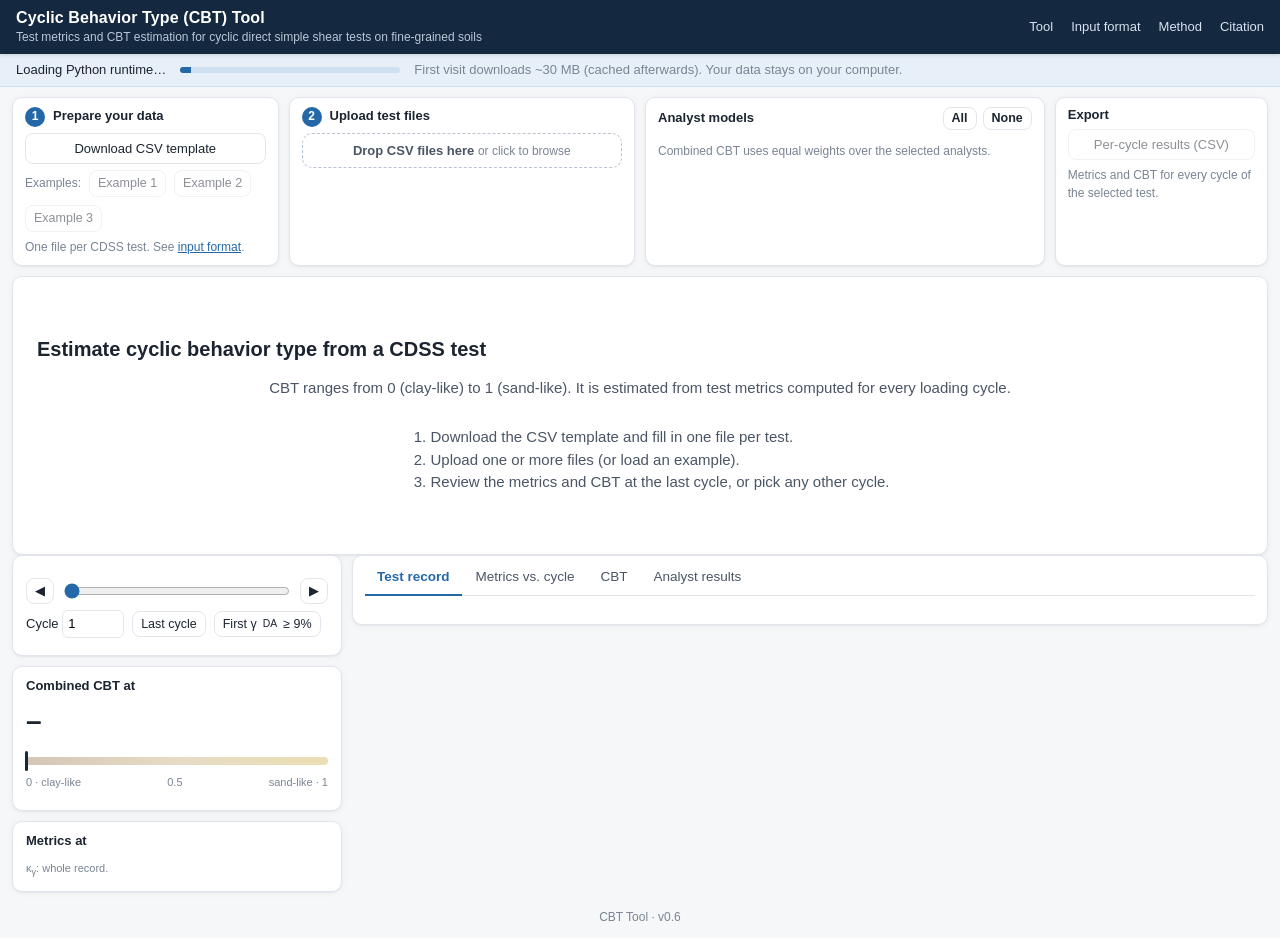
==== index.html @ 9fe5202f "first commit" ====
<!DOCTYPE html>
<html lang="en">
<head>
<meta charset="utf-8">
<meta name="viewport" content="width=device-width, initial-scale=1">
<title>CBT Tool – Cyclic Behavior Type from CDSS Tests</title>
<meta name="description" content="Compute cyclic test metrics and estimate cyclic behavior type (CBT) of fine-grained soils from cyclic direct simple shear test records.">
<link rel="stylesheet" href="css/style.css?v=0.6">
<script src="vendor/plotly.min.js"></script>
</head>
<body>

<header class="topbar">
  <div class="brand">
    <h1>Cyclic Behavior Type (CBT) Tool</h1>
    <p>Test metrics and CBT estimation for cyclic direct simple shear tests on fine-grained soils</p>
  </div>
  <nav>
    <a href="#tool">Tool</a>
    <a href="about.html#input">Input format</a>
    <a href="about.html#method">Method</a>
    <a href="about.html#cite">Citation</a>
  </nav>
</header>

<div id="loader" class="loader">
  <span id="loaderText">Starting the calculation engine…</span>
  <span class="bar"><i id="loaderBar"></i></span>
  <span class="muted">First visit downloads ~30 MB (cached afterwards). Your data stays on your computer.</span>
</div>

<!-- ================= Control panel (horizontal) ================= -->
<section class="controls" id="tool">
  <div class="card">
    <h2><span class="n">1</span>Prepare your data</h2>
    <div class="stack small">
      <a class="btn block" href="template/CBT_CDSS_Template.csv" download>Download CSV template</a>
      <div class="row">
        <span class="muted">Examples:</span>
        <button class="btn sm" data-example="examples/Example_1.csv" disabled>Example 1</button>
        <button class="btn sm" data-example="examples/Example_2.csv" disabled>Example 2</button>
        <button class="btn sm" data-example="examples/Example_3.csv" disabled>Example 3</button>
      </div>
      <div class="muted">One file per CDSS test. See <a href="about.html#input">input format</a>.</div>
    </div>
  </div>

  <div class="card">
    <h2><span class="n">2</span>Upload test files</h2>
    <label class="drop" id="drop">
      <input type="file" id="fileInput" accept=".csv,.txt" multiple>
      <strong>Drop CSV files here</strong> <span class="muted">or click to browse</span>
    </label>
    <ul class="files" id="fileList"></ul>
  </div>

  <div class="card">
    <h2>Analyst models
      <span class="h2-actions"><button class="btn sm" id="allAnalysts">All</button><button class="btn sm" id="noAnalysts">None</button></span>
    </h2>
    <div class="analysts" id="analystList"></div>
    <div class="muted small" style="margin-top:6px">Combined CBT uses equal weights over the selected analysts.</div>
  </div>

  <div class="card">
    <h2>Export</h2>
    <button class="btn block" id="exportCycles" disabled>Per-cycle results (CSV)</button>
    <div class="muted small" style="margin-top:6px">Metrics and CBT for every cycle of the selected test.</div>
  </div>
</section>

<!-- ================= Workspace ================= -->
<main class="workspace">
  <div id="emptyState" class="card empty">
    <h2>Estimate cyclic behavior type from a CDSS test</h2>
    <p>CBT ranges from 0 (clay-like) to 1 (sand-like). It is estimated from test metrics computed for every loading cycle.</p>
    <ol>
      <li>Download the CSV template and fill in one file per test.</li>
      <li>Upload one or more files (or load an example).</li>
      <li>Review the metrics and CBT at the last cycle, or pick any other cycle.</li>
    </ol>
  </div>

  <div id="testView" class="ws" hidden>
    <!-- ---------- left: test, cycle, results ---------- -->
    <div class="leftcol">
      <div class="card">
        <div class="testhead">
          <h2 id="tName"></h2>
          <div class="facts" id="tFacts"></div>
        </div>
        <div id="tBanner"></div>
        <div class="cyclebar">
          <div class="row nowrap">
            <button class="btn sm" id="prevCyc" title="Previous cycle">◀</button>
            <input type="range" id="cycSlider" min="1" max="1" value="1">
            <button class="btn sm" id="nextCyc" title="Next cycle">▶</button>
          </div>
          <div class="row">
            <label class="small">Cycle <input type="number" id="cycInput" min="1" value="1"></label>
            <button class="btn sm" id="goLast">Last cycle</button>
            <button class="btn sm" id="goTarget">First γ<sub>DA</sub> ≥ 9%</button>
          </div>
          <div class="cinfo" id="cycInfo"></div>
        </div>
      </div>

      <div class="results">
        <div class="card" id="cbtCard">
          <h2>Combined CBT at <span id="rCycle"></span></h2>
          <div class="cbt-big"><span class="v" id="rMedian">–</span><span class="l" id="rLabel"></span></div>
          <div class="gauge" id="gauge">
            <div class="track"></div><div class="band" id="gBand"></div><div class="med" id="gMed"></div>
          </div>
          <div class="gauge-labels"><span>0 · clay-like</span><span>0.5</span><span>sand-like · 1</span></div>
          <div class="kv" id="rKV"></div>
        </div>
        <div class="card compact">
          <h2>Metrics at <span id="mCycle"></span></h2>
          <div class="metrics" id="metricGrid"></div>
          <div class="metrics-legend">κ<sub>γ</sub>: whole record.</div>
        </div>
      </div>
    </div>

    <!-- ---------- right: plots ---------- -->
    <div class="rightcol card">
      <div class="tabs" id="tabs">
        <button data-tab="record" class="on">Test record</button>
        <button data-tab="evol">Metrics vs. cycle</button>
        <button data-tab="cbt">CBT</button>
        <button data-tab="table">Analyst results</button>
      </div>

      <div class="tabpane on" id="tab-record">
        <div class="recgrid">
          <div class="plot" id="pLoop"></div>
          <div class="plot" id="pPath"></div>
          <div class="plot acc" id="pAcc"></div>
          <div class="plot" id="pStrainT"></div>
          <div class="plot" id="pRuT"></div>
        </div>
      </div>

      <div class="tabpane" id="tab-evol">
        <div class="grid2">
          <div class="plot" id="eRu"></div>
          <div class="plot" id="eHull"></div>
          <div class="plot" id="eDg"></div>
          <div class="plot" id="eGda"></div>
        </div>
      </div>

      <div class="tabpane" id="tab-cbt">
        <div class="row small" style="margin-bottom:8px">
          <label><input type="checkbox" id="showAnalystLines" checked> Show individual analysts</label>
          <label><input type="checkbox" id="logitSpace"> Distribution in logit space</label>
        </div>
        <div class="grid2">
          <div class="plot" id="cEvol"></div>
          <div class="plot" id="cPdf"></div>
        </div>
      </div>

      <div class="tabpane" id="tab-table">
        <div class="tblwrap"><table class="tbl" id="aTable"></table></div>
        <p class="muted small">μ<sub>T</sub>, σ<sub>T</sub>: mean and standard deviation in logit space. σ<sub>T</sub> combines coefficient (posterior) uncertainty and the model standard deviation σ̂. Combined σ<sub>T</sub> adds the between-analyst term.</p>
      </div>
    </div>
  </div>
</main>

<footer>CBT Tool · v0.6</footer>

<script src="js/app.js?v=0.6"></script>
</body>
</html>
---- css/style.css ----
:root {
  --bg: #f6f7f9;
  --panel: #ffffff;
  --ink: #1b2430;
  --ink-2: #4a5566;
  --ink-3: #7a8494;
  --line: #e2e6ec;
  --accent: #2468a8;
  --accent-soft: #e7f0f9;
  --clay: #8a5a2b;
  --sand: #c9a227;
  --ok: #2e7d4f;
  --warn: #b26a00;
  --warn-soft: #fff4e2;
  --err: #b3261e;
  --radius: 10px;
  --shadow: 0 1px 2px rgba(20, 30, 45, .06), 0 1px 8px rgba(20, 30, 45, .04);
  --mono: ui-monospace, SFMono-Regular, Menlo, Consolas, monospace;
}
* { box-sizing: border-box; }
html { scroll-behavior: smooth; }
body {
  margin: 0; background: var(--bg); color: var(--ink);
  font: 15px/1.5 -apple-system, BlinkMacSystemFont, "Segoe UI", Roboto, "Helvetica Neue", Arial, sans-serif;
}
a { color: var(--accent); }
h1, h2, h3 { line-height: 1.25; margin: 0; }
button { font: inherit; }

/* ---------- header ---------- */
.topbar {
  background: #14283f; color: #fff; padding: 14px 24px;
  display: flex; align-items: center; gap: 24px; flex-wrap: wrap;
}
.topbar .brand h1 { font-size: 19px; font-weight: 650; letter-spacing: .1px; }
.topbar .brand p { margin: 2px 0 0; font-size: 13px; color: #b9c6d6; }
.topbar nav { margin-left: auto; display: flex; gap: 18px; font-size: 14px; }
.topbar nav a { color: #d6e2f0; text-decoration: none; }
.topbar nav a:hover { color: #fff; text-decoration: underline; }

/* ---------- loader ---------- */
.loader {
  background: var(--accent-soft); border-bottom: 1px solid #cfe0f1;
  padding: 10px 24px; display: flex; align-items: center; gap: 14px; font-size: 14px;
}
.loader .bar { flex: 0 0 220px; height: 6px; background: #cfe0f1; border-radius: 3px; overflow: hidden; }
.loader .bar i { display: block; height: 100%; width: 0; background: var(--accent); transition: width .4s; }
.loader.done { display: none; }
.loader.fatal { background: #fdecea; border-color: #f5c6c2; color: var(--err); }

/* ---------- layout ---------- */
.layout {
  display: grid; grid-template-columns: 310px minmax(0, 1fr); gap: 20px;
  padding: 20px 24px; max-width: 1600px; margin: 0 auto;
}
@media (max-width: 980px) { .layout { grid-template-columns: 1fr; padding: 16px; } }
.card {
  background: var(--panel); border: 1px solid var(--line); border-radius: var(--radius);
  box-shadow: var(--shadow); padding: 16px;
}
.card + .card { margin-top: 14px; }
.card h2 { font-size: 14px; font-weight: 650; margin-bottom: 10px; display: flex; align-items: center; gap: 8px; }
.card h2 .n {
  width: 20px; height: 20px; border-radius: 50%; background: var(--accent); color: #fff;
  display: inline-grid; place-items: center; font-size: 12px;
}
.muted { color: var(--ink-3); font-size: 13px; }
.small { font-size: 13px; }

.btn {
  display: inline-flex; align-items: center; justify-content: center; gap: 6px;
  border: 1px solid var(--line); background: #fff; color: var(--ink);
  border-radius: 8px; padding: 7px 12px; cursor: pointer; text-decoration: none; font-size: 14px;
}
.btn:hover { border-color: #c4ccd8; background: #fafbfc; }
.btn.primary { background: var(--accent); border-color: var(--accent); color: #fff; }
.btn.primary:hover { background: #1d5790; }
.btn:disabled { opacity: .5; cursor: not-allowed; }
.btn.sm { padding: 4px 9px; font-size: 13px; }
.btn.block { width: 100%; }
.row { display: flex; gap: 8px; flex-wrap: wrap; align-items: center; }
.stack > * + * { margin-top: 8px; }

.drop {
  display: block;
  border: 1.5px dashed #b8c3d2; border-radius: 10px; padding: 18px 12px; text-align: center;
  color: var(--ink-2); cursor: pointer; transition: background .15s, border-color .15s; font-size: 14px;
}
.drop:hover, .drop.over { background: var(--accent-soft); border-color: var(--accent); }
.drop input { display: none; }

.files { list-style: none; margin: 10px 0 0; padding: 0; max-height: 340px; overflow: auto; }
.files li {
  display: flex; align-items: center; gap: 8px; padding: 7px 8px; border-radius: 8px;
  cursor: pointer; font-size: 13.5px;
}
.files li:hover { background: #f2f5f8; }
.files li.active { background: var(--accent-soft); }
.files .fname { flex: 1; overflow: hidden; text-overflow: ellipsis; white-space: nowrap; }
.chip {
  font-size: 12px; padding: 1px 7px; border-radius: 10px; background: #eef1f5; color: var(--ink-2);
  font-variant-numeric: tabular-nums; white-space: nowrap;
}
.chip.err { background: #fdecea; color: var(--err); }
.chip.warn { background: var(--warn-soft); color: var(--warn); }
.x { border: 0; background: none; color: var(--ink-3); cursor: pointer; padding: 0 2px; font-size: 16px; line-height: 1; }
.x:hover { color: var(--err); }

.analysts { display: grid; grid-template-columns: 1fr 1fr; gap: 4px 10px; font-size: 13.5px; }
.analysts label { display: flex; align-items: center; gap: 6px; cursor: pointer; }
.swatch { width: 10px; height: 10px; border-radius: 2px; display: inline-block; }

/* ---------- main ---------- */
.empty { text-align: center; padding: 60px 24px; color: var(--ink-2); }
.empty h2 { font-size: 20px; margin-bottom: 8px; color: var(--ink); }
.empty ol { text-align: left; display: inline-block; margin: 12px auto 0; }

.testhead { display: flex; flex-wrap: wrap; align-items: baseline; gap: 10px 18px; margin-bottom: 12px; }
.testhead h2 { font-size: 18px; }
.facts { display: flex; flex-wrap: wrap; gap: 6px 16px; font-size: 13.5px; color: var(--ink-2); }
.facts b { color: var(--ink); font-weight: 600; font-variant-numeric: tabular-nums; }

.banner { border-radius: 8px; padding: 8px 12px; font-size: 13.5px; margin-bottom: 12px; }
.banner.warn { background: var(--warn-soft); color: #7a4800; border: 1px solid #f3d9a8; }
.banner.err { background: #fdecea; color: var(--err); border: 1px solid #f5c6c2; }

.cyclebar { display: flex; flex-wrap: wrap; align-items: center; gap: 10px 14px; }
.cyclebar input[type=range] { flex: 1 1 260px; accent-color: var(--accent); }
.cyclebar input[type=number] { width: 72px; padding: 5px 6px; border: 1px solid var(--line); border-radius: 6px; font: inherit; }
.cyclebar .cinfo { font-size: 13.5px; color: var(--ink-2); font-variant-numeric: tabular-nums; }

.results { display: grid; grid-template-columns: minmax(280px, 1.1fr) minmax(0, 2fr); gap: 14px; margin-top: 14px; }
@media (max-width: 1180px) { .results { grid-template-columns: 1fr; } }
.cbt-big { display: flex; align-items: baseline; gap: 10px; }
.cbt-big .v { font-size: 40px; font-weight: 650; font-variant-numeric: tabular-nums; letter-spacing: -.5px; }
.cbt-big .l { color: var(--ink-2); font-size: 14px; }
.gauge { position: relative; height: 34px; margin: 14px 0 4px; }
.gauge .track {
  position: absolute; left: 0; right: 0; top: 12px; height: 10px; border-radius: 5px;
  background: linear-gradient(90deg, var(--clay), #b89a5a 50%, var(--sand));
  opacity: .35;
}
.gauge .band { position: absolute; top: 9px; height: 16px; border-radius: 4px; background: rgba(20, 40, 63, .28); }
.gauge .med { position: absolute; top: 4px; width: 3px; height: 26px; margin-left: -1.5px; background: #14283f; border-radius: 2px; }
.gauge-labels { display: flex; justify-content: space-between; font-size: 12px; color: var(--ink-3); }
.kv { display: grid; grid-template-columns: 1fr auto; gap: 3px 12px; font-size: 13.5px; margin-top: 12px; }
.kv span:nth-child(even) { text-align: right; font-variant-numeric: tabular-nums; font-weight: 550; }

.metrics { display: grid; grid-template-columns: repeat(auto-fill, minmax(150px, 1fr)); gap: 10px; }
.metric { border: 1px solid var(--line); border-radius: 8px; padding: 9px 11px; }
.metric.model { border-color: #bcd3ea; background: #f7fafd; }
.metric .mn { font-size: 12.5px; color: var(--ink-2); }
.metric .mv { font-size: 19px; font-weight: 600; font-variant-numeric: tabular-nums; }
.metric .mu { font-size: 12px; color: var(--ink-3); }
.metrics-legend { font-size: 12.5px; color: var(--ink-3); margin-top: 8px; }

.tabs { display: flex; gap: 2px; border-bottom: 1px solid var(--line); margin: 18px 0 12px; flex-wrap: wrap; }
.tabs button {
  border: 0; background: none; padding: 9px 14px; cursor: pointer; color: var(--ink-2);
  border-bottom: 2px solid transparent; margin-bottom: -1px; font-size: 14px;
}
.tabs button.on { color: var(--accent); border-bottom-color: var(--accent); font-weight: 600; }
.tabpane { display: none; }
.tabpane.on { display: block; }
.grid2 { display: grid; grid-template-columns: repeat(2, minmax(0, 1fr)); gap: 12px; }
.grid3 { display: grid; grid-template-columns: repeat(3, minmax(0, 1fr)); gap: 12px; }
@media (max-width: 1180px) { .grid3 { grid-template-columns: repeat(2, minmax(0, 1fr)); } }
@media (max-width: 720px) { .grid2, .grid3 { grid-template-columns: 1fr; } }
.plot { height: 330px; border: 1px solid var(--line); border-radius: 8px; background: #fff; }
.plot.tall { height: 420px; }
.plot.short { height: 260px; }

table.tbl { border-collapse: collapse; width: 100%; font-size: 13.5px; font-variant-numeric: tabular-nums; }
.tbl th, .tbl td { padding: 6px 10px; border-bottom: 1px solid var(--line); text-align: right; }
.tbl th:first-child, .tbl td:first-child { text-align: left; }
.tbl thead th { font-weight: 600; color: var(--ink-2); background: #f7f8fa; position: sticky; top: 0; }
.tbl tr.off td { color: var(--ink-3); }
.tbl tr.combined td { font-weight: 650; border-top: 2px solid var(--line); }
.tblwrap { overflow: auto; max-height: 560px; border: 1px solid var(--line); border-radius: 8px; }

/* ---------- docs ---------- */
.doc { max-width: 1100px; margin: 10px auto 40px; padding: 0 24px; }
.doc section { background: var(--panel); border: 1px solid var(--line); border-radius: var(--radius); padding: 22px 26px; margin-top: 18px; }
.doc h2 { font-size: 19px; margin-bottom: 10px; }
.doc h3 { font-size: 15px; margin: 16px 0 6px; }
.doc p, .doc li { color: #2b3544; }
.eq { font-family: "Cambria Math", "Times New Roman", serif; font-size: 16px; background: #f7f8fa; border-radius: 6px; padding: 8px 12px; margin: 8px 0; overflow-x: auto; }
code { font-family: var(--mono); font-size: 13px; background: #f1f3f6; padding: 1px 5px; border-radius: 4px; }
footer { text-align: center; color: var(--ink-3); font-size: 13px; padding: 10px 24px 40px; }

/* record plots: 2x2 block with the strain-accumulation plot beside it; every plot has a square plotting area */
.recgrid { display: grid; grid-template-columns: repeat(3, minmax(0, 1fr)); gap: 12px; align-items: start; }
.recgrid .plot { height: auto; }
.recgrid .acc { grid-column: 3; grid-row: 1 / span 2; align-self: center; }
@media (max-width: 1180px) {
  .recgrid { grid-template-columns: repeat(2, minmax(0, 1fr)); }
  .recgrid .acc { grid-column: 1 / span 2; grid-row: 3; justify-self: center; width: 50%; }
}
@media (max-width: 720px) {
  .recgrid { grid-template-columns: 1fr; }
  .recgrid .acc { grid-column: 1; grid-row: auto; width: 100%; }
}
#tab-evol .plot { height: 380px; }
#tab-cbt .plot { height: 480px; }
#tab-cbt .grid2 { grid-template-columns: 1fr; }
.results.single { grid-template-columns: 1fr; }

/* ================= v0.3 layout: controls on top, results left, plots right ================= */
.controls {
  display: grid; grid-template-columns: 1fr 1.3fr 1.5fr 0.8fr; gap: 14px;
  padding: 16px 20px 0; max-width: 1800px; margin: 0 auto;
}
.controls .card + .card { margin-top: 0; }
.controls .card { padding: 12px 14px; }
.controls .card h2 { margin-bottom: 8px; }
.controls .drop { padding: 9px 10px; }
.controls .files { max-height: 84px; margin-top: 6px; }
.controls .files li { padding: 4px 8px; }
.controls .analysts { grid-template-columns: repeat(5, auto); gap: 4px 12px; justify-content: start; }
.h2-actions { margin-left: auto; display: inline-flex; gap: 6px; }
@media (max-width: 1100px) { .controls { grid-template-columns: 1fr 1fr; } }
@media (max-width: 640px) { .controls { grid-template-columns: 1fr; padding: 12px 12px 0; } .controls .analysts { grid-template-columns: repeat(3, auto); } }

.workspace { padding: 14px 20px 20px; max-width: 1800px; margin: 0 auto; }
.ws { display: grid; grid-template-columns: 360px minmax(0, 1fr); gap: 14px; align-items: start; }
@media (max-width: 1100px) { .ws { grid-template-columns: 1fr; } }
@media (max-width: 640px) { .workspace { padding: 12px; } }
.leftcol > .card, .leftcol .results > .card { margin-top: 0; }
.leftcol > * + * { margin-top: 12px; }
.leftcol .results { display: block; margin-top: 12px; }
.leftcol .results > .card + .card { margin-top: 12px; }
.leftcol .testhead { display: block; margin-bottom: 8px; }
.leftcol .testhead h2 { margin-bottom: 6px; word-break: break-all; }
.leftcol .facts { gap: 2px 12px; font-size: 13px; }
.cyclebar { display: block; }
.cyclebar .row + .row, .cyclebar .row + .cinfo { margin-top: 8px; }
.cyclebar .nowrap { flex-wrap: nowrap; }
.cyclebar input[type=range] { flex: 1 1 auto; min-width: 0; }
.cbt-big .v { font-size: 34px; }
.kv { font-size: 13px; }
.compact .metrics { grid-template-columns: repeat(2, minmax(0, 1fr)); gap: 8px; }
.compact .metric { padding: 6px 9px; }
.compact .metric .mv { font-size: 16px; }
.compact .metric .mu { font-size: 11.5px; }

.rightcol { padding: 8px 14px 14px; min-width: 0; }
.rightcol .tabs { margin: 0 0 10px; }
.rightcol .recgrid .plot { justify-self: center; }
.rightcol #tab-evol .grid2, .rightcol #tab-cbt .grid2 { grid-template-columns: repeat(2, minmax(0, 1fr)); }
@media (max-width: 800px) { .rightcol #tab-evol .grid2, .rightcol #tab-cbt .grid2 { grid-template-columns: 1fr; } }
.rightcol .tblwrap { max-height: none; }

/* ================= v0.4: full-width, compact, fits 1920×1080 at 100% ================= */
.topbar { padding: 8px 16px; }
.topbar .brand h1 { font-size: 16px; }
.topbar .brand p { font-size: 12px; margin-top: 0; }
.topbar nav { font-size: 13px; }
.loader { padding: 6px 16px; font-size: 13px; }

.controls { max-width: none; padding: 10px 12px 0; gap: 10px; }
.controls .card { padding: 9px 12px; }
.controls .card h2 { font-size: 13px; margin-bottom: 6px; }
.controls .btn { padding: 5px 10px; font-size: 13px; }
.controls .btn.sm { padding: 3px 8px; font-size: 12.5px; }
.controls .stack > * + * { margin-top: 6px; }
.controls .drop { padding: 7px 10px; font-size: 13px; }
.controls .files { max-height: 66px; }
.controls .analysts { font-size: 13px; gap: 2px 12px; }
.controls .muted { font-size: 12px; }

.workspace { max-width: none; padding: 10px 12px 12px; }
.ws { grid-template-columns: 330px minmax(0, 1fr); gap: 10px; }
.leftcol { font-size: 13px; }
.leftcol .card { padding: 11px 13px; }
.leftcol > * + *, .leftcol .results, .leftcol .results > .card + .card { margin-top: 10px; }
.leftcol .card h2 { font-size: 13px; margin-bottom: 6px; }
.leftcol .testhead h2 { font-size: 15px; margin-bottom: 3px; }
.leftcol .facts { font-size: 12px; gap: 0 10px; }
.leftcol .banner { font-size: 12px; padding: 6px 9px; margin-bottom: 8px; }
.cyclebar .row + .row, .cyclebar .row + .cinfo { margin-top: 6px; }
.cyclebar .btn.sm { padding: 3px 8px; font-size: 12.5px; }
.cyclebar input[type=number] { width: 62px; padding: 3px 5px; }
.cyclebar .cinfo { font-size: 12px; }
.cbt-big .v { font-size: 28px; }
.cbt-big .l { font-size: 13px; }
.gauge { height: 26px; margin: 6px 0 0; }
.gauge .track { top: 9px; height: 8px; }
.gauge .band { top: 7px; height: 12px; }
.gauge .med { top: 3px; height: 20px; }
.gauge-labels { font-size: 11px; }
.leftcol .kv { grid-template-columns: auto 1fr auto 1fr; gap: 1px 8px; font-size: 12px; margin-top: 8px; }
.leftcol .kv span:nth-child(odd) { color: var(--ink-2); }
.compact .metrics { grid-template-columns: repeat(4, minmax(0, 1fr)); gap: 6px; }
.compact .metric { padding: 5px 6px; }
.compact .metric .mn { font-size: 11.5px; }
.compact .metric .mv { font-size: 14px; }
.compact .metric .mu { display: none; }
.metrics-legend { font-size: 11px; margin-top: 5px; }

.rightcol { padding: 4px 12px 10px; }
.rightcol .tabs { margin-bottom: 8px; }
.rightcol .tabs button { padding: 7px 12px; font-size: 13.5px; }
.recgrid { gap: 10px; }
.rightcol .plot { border-color: #edf0f3; }
.rightcol #tab-evol .grid2 { gap: 10px; }
.rightcol #tab-evol .plot, .rightcol #tab-cbt .plot { justify-self: center; }
#tab-cbt .row { margin-bottom: 4px !important; }
footer { padding: 4px 12px 12px; font-size: 12px; }

/* plots sit in columns as wide as the plots themselves, centred in the panel */
.rightcol .recgrid { grid-template-columns: repeat(3, max-content); justify-content: center; column-gap: 18px; }
.rightcol #tab-evol .grid2 { grid-template-columns: repeat(2, max-content); justify-content: center; column-gap: 24px; }
.rightcol .plot { border: 0; }
@media (max-width: 1100px) {
  .rightcol .recgrid { grid-template-columns: repeat(2, max-content); }
  .rightcol .recgrid .acc { grid-column: 1 / span 2; width: auto; }
}

.rightcol .recgrid .plot { justify-self: start; }

/* header always visible */
.topbar { position: sticky; top: 0; z-index: 50; box-shadow: 0 1px 4px rgba(0,0,0,.15); }
html { scroll-padding-top: 64px; }   /* anchors (#input, #method, #cite) land below the header */
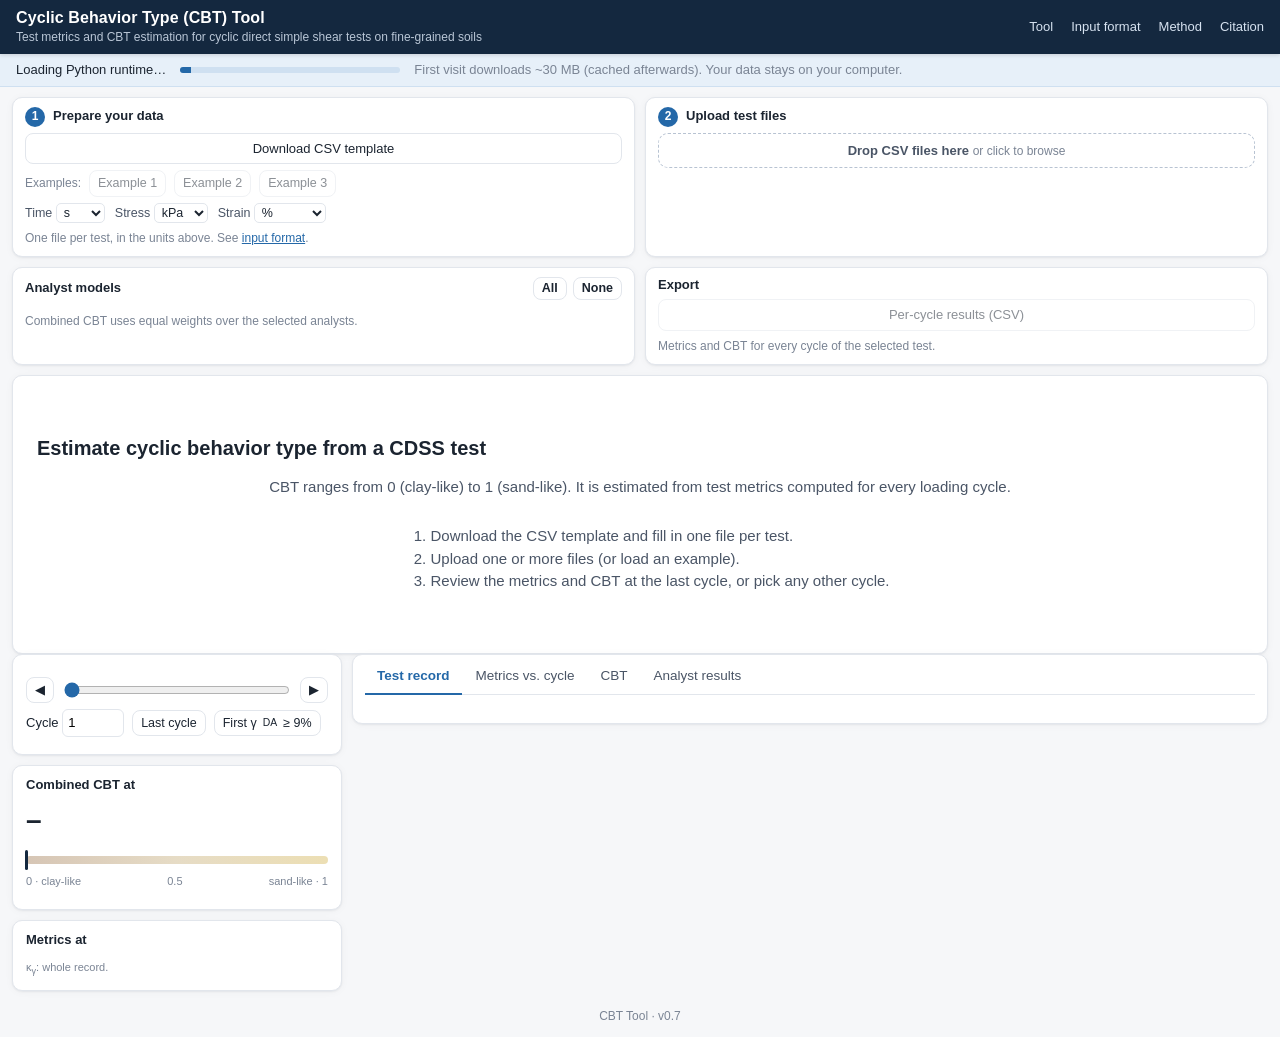
==== commit 3240fa52: "comment changes" ====
--- a/index.html
+++ b/index.html
@@ -5,7 +5,7 @@
 <meta name="viewport" content="width=device-width, initial-scale=1">
 <title>CBT Tool – Cyclic Behavior Type from CDSS Tests</title>
 <meta name="description" content="Compute cyclic test metrics and estimate cyclic behavior type (CBT) of fine-grained soils from cyclic direct simple shear test records.">
-<link rel="stylesheet" href="css/style.css?v=0.6">
+<link rel="stylesheet" href="css/style.css?v=0.7">
 <script src="vendor/plotly.min.js"></script>
 </head>
 <body>
@@ -41,7 +41,12 @@
         <button class="btn sm" data-example="examples/Example_2.csv" disabled>Example 2</button>
         <button class="btn sm" data-example="examples/Example_3.csv" disabled>Example 3</button>
       </div>
-      <div class="muted">One file per CDSS test. See <a href="about.html#input">input format</a>.</div>
+      <div class="units">
+        <label>Time <select id="uTime"><option>s</option><option>min</option><option>h</option></select></label>
+        <label>Stress <select id="uStress"><option>kPa</option><option>MPa</option><option>psf</option><option>psi</option><option>atm</option></select></label>
+        <label>Strain <select id="uStrain"><option value="%">%</option><option value="dec">decimal</option></select></label>
+      </div>
+      <div class="muted">One file per test, in the units above. See <a href="about.html#input">input format</a>.</div>
     </div>
   </div>
 
@@ -108,7 +113,7 @@
       <div class="results">
         <div class="card" id="cbtCard">
           <h2>Combined CBT at <span id="rCycle"></span></h2>
-          <div class="cbt-big"><span class="v" id="rMedian">–</span><span class="l" id="rLabel"></span></div>
+          <div class="cbt-big"><span class="v" id="rMedian">–</span><span class="l" id="rNote"></span></div>
           <div class="gauge" id="gauge">
             <div class="track"></div><div class="band" id="gBand"></div><div class="med" id="gMed"></div>
           </div>
@@ -170,8 +175,8 @@
   </div>
 </main>
 
-<footer>CBT Tool · v0.6</footer>
+<footer>CBT Tool · v0.7</footer>
 
-<script src="js/app.js?v=0.6"></script>
+<script src="js/app.js?v=0.7"></script>
 </body>
 </html>
--- a/css/style.css
+++ b/css/style.css
@@ -321,3 +321,30 @@
 /* header always visible */
 .topbar { position: sticky; top: 0; z-index: 50; box-shadow: 0 1px 4px rgba(0,0,0,.15); }
 html { scroll-padding-top: 64px; }   /* anchors (#input, #method, #cite) land below the header */
+
+/* ================= v0.7: responsive plot grids (column count set by JS from panel width) ================= */
+.rightcol { container-type: inline-size; overflow: hidden; }
+.leftcol { min-width: 0; }
+.rightcol .plot { max-width: 100%; overflow: hidden; }
+.rightcol .recgrid { justify-content: center; column-gap: 16px; row-gap: 10px; }
+.rightcol .recgrid[data-cols="3"] { grid-template-columns: repeat(3, max-content); }
+.rightcol .recgrid[data-cols="3"] .acc { grid-column: 3; grid-row: 1 / span 2; align-self: center; justify-self: start; width: auto; }
+.rightcol .recgrid[data-cols="2"] { grid-template-columns: repeat(2, max-content); }
+.rightcol .recgrid[data-cols="2"] .acc { grid-column: 1 / span 2; grid-row: 3; justify-self: center; width: auto; }
+.rightcol .recgrid[data-cols="1"] { grid-template-columns: max-content; }
+.rightcol .recgrid[data-cols="1"] .acc { grid-column: 1; grid-row: auto; justify-self: start; width: auto; }
+.rightcol #tab-evol .grid2[data-cols="2"] { grid-template-columns: repeat(2, max-content); }
+.rightcol #tab-evol .grid2[data-cols="1"] { grid-template-columns: max-content; }
+.rightcol #tab-cbt .grid2 { justify-content: center; column-gap: 16px; }
+.rightcol #tab-cbt .grid2[data-cols="2"] { grid-template-columns: repeat(2, max-content); }
+.rightcol #tab-cbt .grid2[data-cols="1"] { grid-template-columns: max-content; }
+.rightcol .tblwrap { overflow-x: auto; }
+
+/* unit selectors */
+.units { display: flex; flex-wrap: wrap; gap: 4px 10px; font-size: 12.5px; color: var(--ink-2); }
+.units select { font: inherit; padding: 1px 3px; border: 1px solid var(--line); border-radius: 5px; background: #fff; color: var(--ink); }
+
+@media (max-width: 1300px) { .controls { grid-template-columns: 1fr 1fr; } }
+@media (max-width: 640px) { .controls { grid-template-columns: 1fr; } }
+/* narrow screens: results panel above the plots */
+@media (max-width: 900px) { .ws { grid-template-columns: minmax(0, 1fr); } }
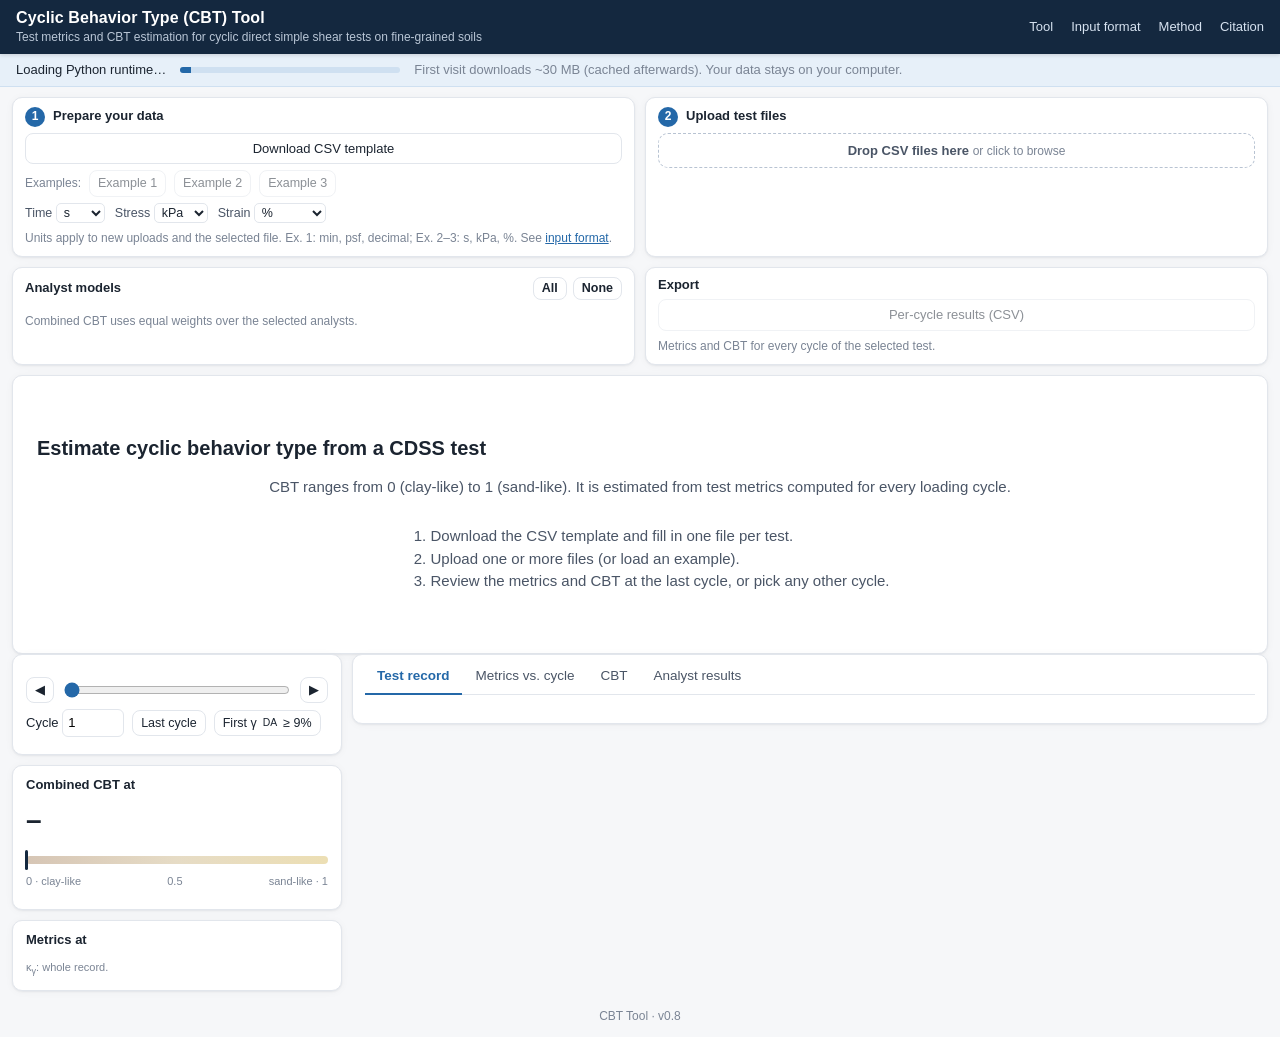
==== commit 45a05097: "changes" ====
--- a/index.html
+++ b/index.html
@@ -5,7 +5,7 @@
 <meta name="viewport" content="width=device-width, initial-scale=1">
 <title>CBT Tool – Cyclic Behavior Type from CDSS Tests</title>
 <meta name="description" content="Compute cyclic test metrics and estimate cyclic behavior type (CBT) of fine-grained soils from cyclic direct simple shear test records.">
-<link rel="stylesheet" href="css/style.css?v=0.7">
+<link rel="stylesheet" href="css/style.css?v=0.8">
 <script src="vendor/plotly.min.js"></script>
 </head>
 <body>
@@ -37,16 +37,16 @@
       <a class="btn block" href="template/CBT_CDSS_Template.csv" download>Download CSV template</a>
       <div class="row">
         <span class="muted">Examples:</span>
-        <button class="btn sm" data-example="examples/Example_1.csv" disabled>Example 1</button>
-        <button class="btn sm" data-example="examples/Example_2.csv" disabled>Example 2</button>
-        <button class="btn sm" data-example="examples/Example_3.csv" disabled>Example 3</button>
+        <button class="btn sm" data-example="examples/Example_1.csv" data-units="min,psf,dec" title="Units: min, psf, decimal strain" disabled>Example 1</button>
+        <button class="btn sm" data-example="examples/Example_2.csv" data-units="s,kPa,%" title="Units: s, kPa, % strain" disabled>Example 2</button>
+        <button class="btn sm" data-example="examples/Example_3.csv" data-units="s,kPa,%" title="Units: s, kPa, % strain" disabled>Example 3</button>
       </div>
       <div class="units">
         <label>Time <select id="uTime"><option>s</option><option>min</option><option>h</option></select></label>
         <label>Stress <select id="uStress"><option>kPa</option><option>MPa</option><option>psf</option><option>psi</option><option>atm</option></select></label>
         <label>Strain <select id="uStrain"><option value="%">%</option><option value="dec">decimal</option></select></label>
       </div>
-      <div class="muted">One file per test, in the units above. See <a href="about.html#input">input format</a>.</div>
+      <div class="muted">Units apply to new uploads and the selected file. Ex. 1: min, psf, decimal; Ex. 2–3: s, kPa, %. See <a href="about.html#input">input format</a>.</div>
     </div>
   </div>
 
@@ -175,8 +175,8 @@
   </div>
 </main>
 
-<footer>CBT Tool · v0.7</footer>
+<footer>CBT Tool · v0.8</footer>
 
-<script src="js/app.js?v=0.7"></script>
+<script src="js/app.js?v=0.8"></script>
 </body>
 </html>
